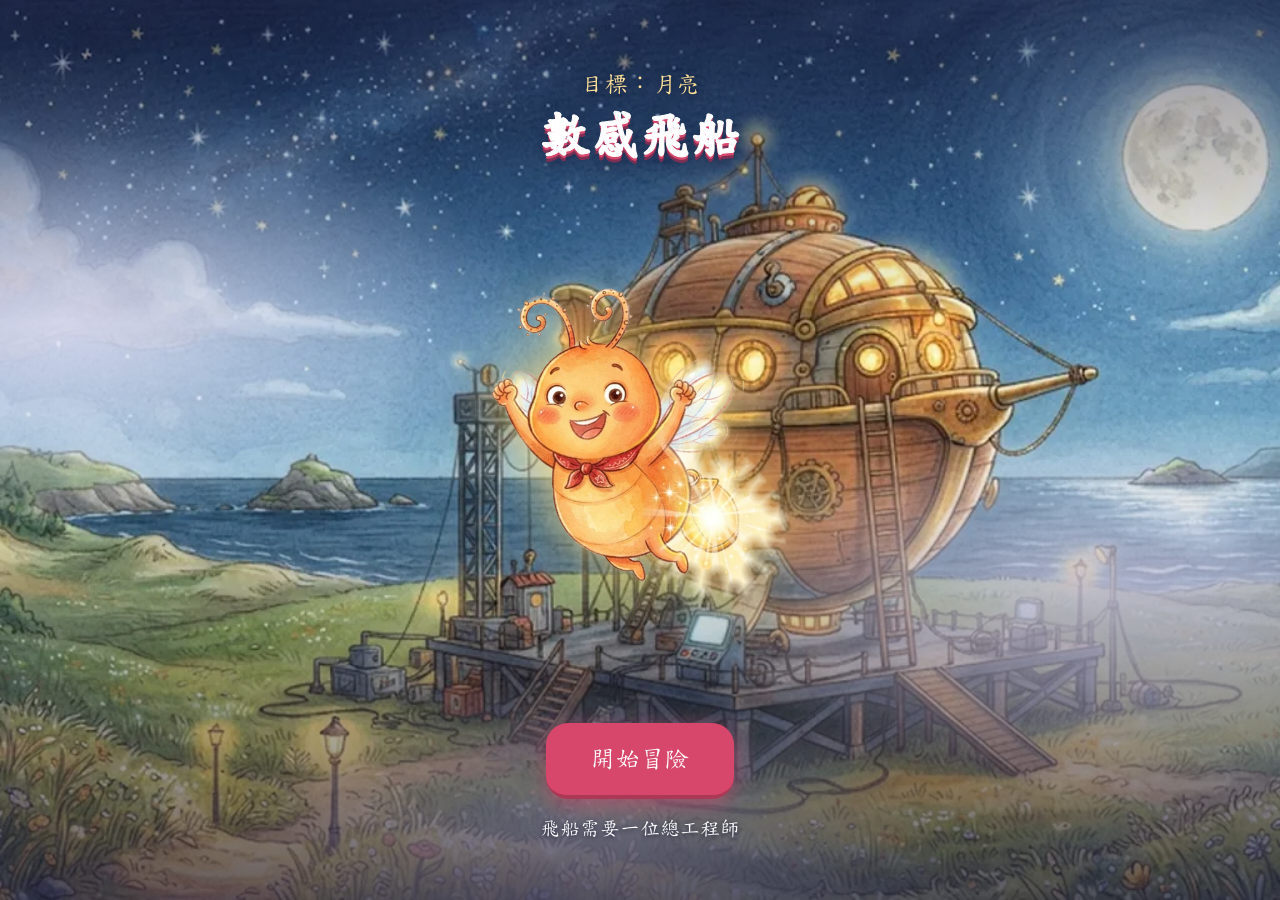
==== index.html @ b8a43152 "更新網站 2026-11-01 22:43 Co-Authored-By: Claude Opus 5.5 <noreply@anthropic.com>" ====
<!doctype html>
<html lang="zh-Hant">
<head>
<meta charset="utf-8">
<meta name="viewport" content="width=device-width,initial-scale=1,viewport-fit=cover,user-scalable=no">
<meta name="theme-color" content="#272a52">
<title>數感飛船</title>
<link rel="stylesheet" href="style.css?v=202611012243">
</head>
<body>
<main id="app"></main>
<script>window.APP_V="202611012243"</script>
<script src="logic.js?v=202611012243"></script>
<script src="story.js?v=202611012243"></script>
<script src="game.js?v=202611012243"></script>
</body>
</html>
---- style.css ----
@font-face { font-family: "SGKai"; src: url(assets/kai.woff2) format("woff2"); font-display: swap; }
:root {
  --paper: #fff6e3; --card: #fffdf7; --ink: #33405a; --soft: #77809a; --line: #e6d8bb;
  --sun: #f5a524; --leaf: #3d9970; --sky: #3b82c4; --berry: #d6476b; --grape: #7d5bbe; --good: #2f9e6a; --warn: #d9772b;
}
* { box-sizing: border-box; -webkit-tap-highlight-color: transparent; }
html, body { margin: 0; min-height: 100%; background: var(--paper); color: var(--ink); }
body { font-family: "SGKai", "BiauKai", "DFKai-SB", "Noto Serif TC", serif; font-size: 20px; line-height: 1.5; overscroll-behavior: none; }
button { font: inherit; color: inherit; border: 0; background: none; cursor: pointer; touch-action: manipulation; }
#app { max-width: 720px; margin: 0 auto; padding: 14px 16px 32px; min-height: 100vh; display: flex; flex-direction: column; }
.num { font-family: "Trebuchet MS", "Segoe UI", "Avenir Next", system-ui, sans-serif; font-weight: 700; font-variant-numeric: tabular-nums; }

/* 首頁 */
.home-head { display: flex; justify-content: space-between; align-items: center; margin: 4px 0 2px; }
h1 { font-size: 34px; margin: 0; letter-spacing: 2px; }
.star-count { background: var(--card); border: 2px solid var(--line); border-radius: 99px; padding: 3px 16px; font-size: 22px; }
.tag { color: var(--soft); margin: 0 0 14px; font-size: 18px; }
.town { display: grid; grid-template-columns: 1fr 1fr; gap: 12px; }
.spot { text-align: left; background: var(--card); border: 2px solid var(--line); border-bottom-width: 5px; border-radius: 18px; padding: 12px 14px; display: flex; flex-direction: column; gap: 3px; min-height: 134px; transition: transform .1s; }
.spot:active { transform: translateY(2px); }
.spot:nth-child(5) { grid-column: 1 / -1; min-height: 0; }
.spot svg { width: 56px; height: 56px; }
.spot b { font-size: 23px; }
.spot small { color: var(--soft); font-size: 16px; line-height: 1.3; }
.lvl { display: inline-flex; gap: 3px; margin-top: 3px; }
.lvl i { width: 11px; height: 11px; border-radius: 50%; background: var(--line); }
.lvl i.on { background: var(--sun); }
.stickers { margin-top: 16px; background: var(--card); border: 2px dashed var(--line); border-radius: 18px; padding: 10px 14px; }
.stickers h2 { font-size: 18px; margin: 0 0 4px; font-weight: 400; color: var(--soft); }
.stickers .row { display: flex; flex-wrap: wrap; gap: 6px; font-size: 30px; line-height: 1.2; }
.stickers .row span.off { filter: grayscale(1); opacity: .22; }

/* 遊戲框架 */
.top { display: flex; align-items: center; gap: 10px; margin-bottom: 8px; }
.icon-btn { width: 46px; height: 46px; border-radius: 50%; background: var(--card); border: 2px solid var(--line); font-size: 22px; flex: none; display: grid; place-items: center; }
.dots { flex: 1; display: flex; gap: 6px; justify-content: center; }
.dots i { width: 15px; height: 15px; border-radius: 50%; background: var(--line); }
.dots i.g2 { background: var(--sun); } .dots i.g1 { background: #f8d48a; } .dots i.g0 { background: #cbd2e0; }
.dots i.now { outline: 3px solid var(--ink); outline-offset: 1px; }
.prompt { font-size: 24px; text-align: center; margin: 2px 0 8px; min-height: 40px; line-height: 1.35; }
.prompt .num { font-size: 30px; color: var(--berry); margin: 0 2px; }
.stage { background: var(--card); border: 2px solid var(--line); border-radius: 18px; padding: 12px; margin-bottom: 10px; }
.msg { min-height: 34px; text-align: center; font-size: 21px; padding: 6px 6px; border-radius: 12px; }
.msg.good { color: var(--good); } .msg.hint { color: var(--warn); }
.actions { display: flex; gap: 10px; justify-content: center; margin-top: 6px; flex-wrap: wrap; }
.btn { background: var(--leaf); color: #fff; border-radius: 16px; padding: 10px 26px; font-size: 24px; border-bottom: 4px solid rgba(0,0,0,.2); min-height: 56px; min-width: 120px; }
.btn:active { transform: translateY(2px); border-bottom-width: 2px; }
.btn.alt { background: var(--card); color: var(--ink); border: 2px solid var(--line); border-bottom: 4px solid var(--line); }
.btn[disabled] { opacity: .4; }
.choices { display: flex; gap: 8px; justify-content: center; width: 100%; }
.choice { background: var(--card); border: 2px solid var(--line); border-bottom-width: 5px; border-radius: 16px; font-size: 28px; padding: 10px 4px; flex: 1; max-width: 170px; min-height: 60px; }
.choice.ok { background: #d9f3e4; border-color: var(--good); }
.choice.no { opacity: .35; }

/* 數線 */
.line-wrap { touch-action: none; user-select: none; -webkit-user-select: none; }
.line-wrap svg { width: 100%; height: auto; display: block; overflow: visible; }
.line-wrap text { font-family: "Trebuchet MS", "Segoe UI", system-ui, sans-serif; font-weight: 700; fill: var(--ink); }

/* 積木 */
.board { display: grid; grid-template-columns: 1fr 1fr 1fr; gap: 6px; }
.col { min-height: 170px; background: var(--paper); border-radius: 12px; padding: 6px; display: flex; flex-direction: column; align-items: center; gap: 6px; }
.col h3 { margin: 0; font-size: 19px; font-weight: 400; color: var(--soft); }
.col .tally { font-size: 26px; }
.pile { display: flex; flex-wrap: wrap; gap: 3px; justify-content: center; align-content: flex-start; flex: 1; }
.b100 { width: 54px; height: 54px; background-color: var(--sky); background-image: linear-gradient(rgba(255,255,255,.5) 1px, transparent 1px), linear-gradient(90deg, rgba(255,255,255,.5) 1px, transparent 1px); background-size: 5.4px 5.4px; border-radius: 3px; }
.b10 { width: 10px; height: 54px; background-color: var(--leaf); background-image: linear-gradient(rgba(255,255,255,.55) 1px, transparent 1px); background-size: 100% 5.4px; border-radius: 2px; }
.b1 { width: 11px; height: 11px; background: var(--sun); border-radius: 2px; }
.pile button { padding: 0; display: block; }
.add { border-radius: 12px; background: var(--card); border: 2px solid var(--line); border-bottom-width: 4px; min-height: 50px; width: 100%; font-size: 24px; }
.add[disabled] { opacity: .35; }
.trade { display: flex; gap: 6px; justify-content: center; margin-top: 8px; }
.trade button { background: #fff0cf; border: 2px solid var(--sun); border-radius: 12px; padding: 5px 6px; font-size: 16px; min-height: 48px; flex: 1; line-height: 1.2; }
.trade button[disabled] { opacity: .35; }

/* 鍵盤 */
.keypad { display: grid; grid-template-columns: repeat(6, 1fr); gap: 5px; max-width: 420px; margin: 2px auto 0; width: 100%; }
.keypad button { background: var(--card); border: 2px solid var(--line); border-bottom-width: 4px; border-radius: 12px; min-height: 54px; font-size: 26px; padding: 0; }
.keypad .go { background: var(--leaf); color: #fff; border-color: var(--leaf); }
.entry { text-align: center; font-size: 34px; line-height: 1.25; color: var(--sky); }
.entry .blank { color: var(--line); }

/* 青蛙 */
.frog-now { text-align: center; font-size: 40px; color: var(--leaf); margin: 0; line-height: 1.2; }
.hops { display: grid; grid-template-columns: repeat(3, 1fr); gap: 8px; margin-top: 8px; }
.hops button { border-radius: 14px; min-height: 58px; font-size: 26px; border: 2px solid; border-bottom-width: 5px; background: var(--card); }
.hops .up { border-color: var(--leaf); color: var(--leaf); }
.hops .dn { border-color: var(--grape); color: var(--grape); }
.trail { min-height: 34px; text-align: center; color: var(--soft); font-size: 20px; word-spacing: 3px; }

/* 天平 */
.beam { transition: transform .6s cubic-bezier(.3,1.5,.5,1); transform-origin: 200px 66px; }
.scale-svg { width: 100%; height: auto; display: block; }
.scale-svg text { font-family: "Trebuchet MS", "Segoe UI", system-ui, sans-serif; font-weight: 700; font-size: 25px; fill: var(--ink); text-anchor: middle; }
.fill-text { text-align: center; font-size: 40px; margin: 8px 0; }

/* 糖果 */
.grid { display: flex; flex-direction: column; gap: 3px; align-items: center; }
.row-c { display: flex; align-items: center; gap: 3px; border-radius: 10px; padding: 1px 6px; width: fit-content; position: relative; }
.row-c.lit { background: #fde8ee; }
.row-c.new { outline: 3px dashed var(--good); outline-offset: 1px; }
.row-c.gone { opacity: .3; outline: 3px dashed var(--warn); outline-offset: 1px; }
.c { width: 24px; height: 24px; border-radius: 50%; background: radial-gradient(circle at 34% 30%, #ffc2d1, var(--berry)); display: block; }
.row-c.part2 .c { background: radial-gradient(circle at 34% 30%, #d7c6f5, var(--grape)); }
.row-c.cut { margin-bottom: 9px; box-shadow: 0 6px 0 -3px var(--warn); border-radius: 0; }
.sum-tag { min-width: 30px; font-size: 18px; color: var(--berry); margin-left: 6px; text-align: right; }

/* 結算 */
.end { text-align: center; padding: 22px 8px; }
.end h2 { font-size: 32px; margin: 8px 0; }
.big-star { font-size: 54px; line-height: 1.1; }
.note { color: var(--soft); font-size: 18px; }

/* 家長頁 */
.parent { font-family: "Segoe UI", "Microsoft JhengHei", "PingFang TC", system-ui, sans-serif; font-size: 16px; }
.parent h1 { font-size: 24px; letter-spacing: 0; }
.parent h2 { font-size: 18px; margin: 18px 0 6px; }
.parent table { width: 100%; border-collapse: collapse; background: var(--card); }
.parent th, .parent td { border: 1px solid var(--line); padding: 6px 8px; text-align: left; vertical-align: top; }
.parent select { font: inherit; padding: 6px; }
.parent .link { color: var(--sky); text-decoration: underline; padding: 8px 0; }

@keyframes pop { 0% { transform: scale(.5); opacity: 0; } 70% { transform: scale(1.15); } 100% { transform: scale(1); opacity: 1; } }
.pop { animation: pop .35s ease-out; }
@media (prefers-reduced-motion: reduce) { .pop { animation: none; } .beam { transition: none; } }
@media (max-width: 380px) { h1 { font-size: 28px; } .prompt { font-size: 23px; } .btn { font-size: 21px; padding: 8px 18px; } }

/* 故事 */
.hero { border-radius: 18px; background: #6d7390 center/cover; padding: 12px 14px; margin-bottom: 12px; min-height: 148px; display: flex; flex-direction: column; justify-content: space-between; color: #fff; }
.hero h1 { text-shadow: 0 2px 6px rgba(30,30,60,.75); }
.hero .star-count { color: var(--ink); }
.hero-say { display: flex; align-items: center; gap: 8px; background: rgba(255,253,247,.93); color: var(--ink); border-radius: 14px; padding: 5px 12px; font-size: 19px; margin-top: 10px; min-height: 44px; }
.hero-liang { width: 46px; height: 46px; object-fit: contain; }
.thumb { position: relative; height: 92px; border-radius: 12px; background: #e9e2d0 center/cover; overflow: hidden; margin-bottom: 4px; display: grid; place-items: center; }
.fog { position: absolute; inset: 0; background: radial-gradient(circle at 40% 40%, rgba(170,172,195,.72), rgba(120,122,150,.96)); transition: opacity .6s; }
.fog.f0 { opacity: 1; } .fog.f1 { opacity: .68; } .fog.f2 { opacity: .36; } .fog.f3 { opacity: 0; }
.thumb-who { position: absolute; right: 4px; bottom: 2px; height: 72px; width: 72px; object-fit: contain; }
.spot:nth-child(5) { grid-column: auto; min-height: 134px; }
.bosscard[disabled] { opacity: .62; cursor: default; }
.say-row { display: flex; align-items: center; justify-content: center; gap: 6px; }
.say-row .prompt { flex: 1; min-width: 0; }
.say-who { width: 64px; height: 64px; object-fit: contain; flex: none; }
.comic { display: flex; flex-direction: column; gap: 10px; margin: auto 0; }
.scene { position: relative; aspect-ratio: 16/9; border-radius: 18px; background: #8a8fa8 center/cover; overflow: hidden; }
.scene-who { position: absolute; left: 50%; bottom: 0; height: 74%; transform: translateX(-50%); max-width: 70%; object-fit: contain; }
.bubble { background: var(--card); border: 2px solid var(--line); border-radius: 18px; padding: 10px 16px; font-size: 23px; min-height: 120px; }
.bubble b { color: var(--berry); font-size: 20px; }
.bubble p { margin: 2px 0 0; }
.bubble.narr { background: #f3efe2; font-size: 22px; }
.comic .actions { align-items: center; }
.end-hero { width: 130px; height: 130px; object-fit: contain; }

/* 二下：分裝、平分、分數 */
.pile-c { display: flex; flex-wrap: wrap; gap: 3px; justify-content: center; min-height: 28px; max-height: 118px; overflow: hidden; }
.boxes { display: flex; flex-wrap: wrap; gap: 6px; justify-content: center; margin-top: 8px; min-height: 40px; }
.box { display: flex; flex-wrap: wrap; gap: 2px; justify-content: center; align-content: center; min-width: 44px; min-height: 40px; max-width: 92px; padding: 4px; background: #f5e6c8; border: 2px solid #c9a56a; border-radius: 8px; }
.box .c { width: 16px; height: 16px; }
.pile-c .c { width: 20px; height: 20px; }
.frac { display: inline-flex; flex-direction: column; align-items: center; line-height: 1.05; font-size: 26px; }
.frac i { font-style: normal; padding: 0 8px; }
.frac i:first-child { border-bottom: 3px solid currentColor; }
.cake-wrap { display: grid; place-items: center; }
.cake { width: 180px; height: 180px; }
.bar { width: 100%; height: auto; display: block; }
.fair { display: flex; flex-direction: column; gap: 10px; }
.fair .choice { max-width: none; padding: 6px; }

.say-row .prompt { font-size: 22px; }
.say-row .prompt .num { font-size: 27px; }
.say-who { width: 56px; height: 56px; }

/* 第三期：任務、線索、新遊戲 */
.daily { display: grid; grid-template-columns: 1.4fr 1fr 1fr; gap: 8px; margin-bottom: 12px; }
.daily-btn { background: var(--sun); color: #fff; border-radius: 14px; border-bottom: 4px solid rgba(0,0,0,.18); padding: 8px 6px; font-size: 19px; line-height: 1.25; min-height: 62px; }
.daily-btn small { display: block; font-size: 14px; opacity: .92; }
.daily-btn.alt { background: var(--card); color: var(--ink); border: 2px solid var(--line); border-bottom-width: 4px; }
.page-h { margin: 0; font-size: 26px; }
.pg-h { font-size: 19px; margin: 12px 0 6px; font-weight: 400; color: var(--soft); }
.pg { display: flex; flex-wrap: wrap; gap: 7px; }
.pg-btn { background: var(--card); border: 2px solid var(--line); border-bottom-width: 4px; border-radius: 12px; padding: 7px 12px; font-size: 18px; min-height: 46px; }
.clues { display: flex; flex-direction: column; gap: 8px; }
.clue { display: flex; gap: 10px; align-items: center; background: var(--card); border: 2px solid var(--line); border-radius: 14px; padding: 8px 10px; }
.clue.off { opacity: .55; border-style: dashed; }
.clue b { display: block; font-size: 19px; } .clue small { font-size: 16px; color: var(--soft); line-height: 1.3; display: block; }
.clue-img { width: 58px; height: 58px; object-fit: contain; flex: none; }
.clue-q { width: 58px; height: 58px; flex: none; display: grid; place-items: center; font-size: 30px; color: var(--line); border: 2px dashed var(--line); border-radius: 50%; }
.clue-big { width: 170px; height: 170px; object-fit: contain; }
.clock { width: 190px; height: 190px; }
.clock text { font-family: "Trebuchet MS", "Segoe UI", system-ui, sans-serif; font-weight: 700; fill: var(--ink); }
.choices.col { flex-direction: column; align-items: center; }
.choices.col .choice { width: 100%; max-width: 260px; flex: none; min-height: 50px; padding: 5px; }
.seats { min-height: 64px; display: grid; place-items: center; }
.train-seats { gap: 3px; }
.tray { min-height: 60px; display: flex; flex-wrap: wrap; gap: 4px; justify-content: center; align-items: center; background: #f5e6c8; border-radius: 12px; padding: 6px; }
.wallet { display: flex; flex-wrap: wrap; gap: 7px; justify-content: center; margin-top: 6px; }
.coin { width: 52px; height: 52px; border-radius: 50%; font-size: 18px; color: #4a3a12; border: 3px solid rgba(0,0,0,.2); padding: 0; }
.coin.c1 { background: #c98d5a; } .coin.c5 { background: #d9dde6; } .coin.c10 { background: #e5e8ef; } .coin.c50 { background: #f0c75a; } .coin.c100 { background: #b9c7e6; width: 66px; border-radius: 8px; height: 42px; }
.coin.note { background: #e7b7c4; width: 74px; border-radius: 8px; height: 42px; }
.tray .coin { width: 40px; height: 40px; font-size: 14px; } .tray .coin.c100, .tray .coin.note { width: 54px; height: 32px; }
.note { color: var(--soft); font-size: 17px; }

/* 第四期：封面、全螢幕故事、冒險地圖 */
body.in-cine { background: #2b2d45; overscroll-behavior: none; }
body.in-cine #app { padding: 0; max-width: none; }
.drift { position: absolute; inset: -20% -40%; pointer-events: none; background: radial-gradient(ellipse 30% 22% at 25% 40%, rgba(232,226,244,.75), transparent 70%), radial-gradient(ellipse 26% 20% at 70% 62%, rgba(214,212,236,.7), transparent 72%), radial-gradient(ellipse 22% 16% at 48% 80%, rgba(238,234,246,.6), transparent 70%); animation: drift 19s ease-in-out infinite alternate; }
.drift.d2 { animation-duration: 27s; animation-direction: alternate-reverse; opacity: .7; transform: scale(1.3); }
@keyframes drift { from { translate: -14% 0; } to { translate: 14% -3%; } }

/* 封面 */
.title { position: relative; min-height: 100vh; min-height: 100dvh; overflow: hidden; background: #55587c center/cover; display: flex; flex-direction: column; align-items: center; justify-content: space-between; padding: 7vh 16px 6vh; text-align: center; }
.title::after { content: ""; position: absolute; inset: 0; background: linear-gradient(rgba(30,28,60,.52), transparent 36%, transparent 58%, rgba(30,28,60,.68)); pointer-events: none; }
.title > .title-top, .title > .title-hero, .title > .title-bottom { position: relative; z-index: 2; }
.kicker { margin: 0 0 2px; color: #ffe39a; font-size: 24px; letter-spacing: 6px; text-shadow: 0 2px 6px rgba(20,20,50,.8); }
.logo { margin: 0; font-size: 62px; line-height: 1.15; letter-spacing: 6px; color: #fff; -webkit-text-stroke: 1.5px #fff; text-shadow: 0 3px 0 #d6476b, 0 6px 0 #7d2f54, 0 10px 18px rgba(20,20,50,.65); }
.logo.small { font-size: 34px; letter-spacing: 3px; -webkit-text-stroke: .6px #fff; text-shadow: 0 2px 0 #d6476b, 0 4px 8px rgba(20,20,50,.7); }
.title-hero { width: min(62vw, 300px); animation: bob 3s ease-in-out infinite; filter: drop-shadow(0 0 26px rgba(255,214,110,.85)); }
@keyframes bob { 50% { transform: translateY(-14px) rotate(-2deg); } }
.btn.big { font-size: 30px; padding: 14px 44px; background: var(--berry); border-radius: 22px; animation: pulse 1.8s ease-in-out infinite; box-shadow: 0 6px 20px rgba(214,71,107,.55); }
@keyframes pulse { 50% { transform: scale(1.05); } }
.title-note { color: #fff; margin: 12px 0 0; font-size: 19px; text-shadow: 0 1px 5px rgba(20,20,50,.9); }
.flies { position: absolute; inset: 0; z-index: 1; pointer-events: none; }
.flies i { position: absolute; width: 8px; height: 8px; border-radius: 50%; background: #ffe48a; box-shadow: 0 0 12px 4px rgba(255,214,90,.8); opacity: 0; animation: fly 4.5s ease-in-out infinite; }
@keyframes fly { 0%, 100% { opacity: 0; transform: translate(0, 0); } 40% { opacity: 1; } 60% { opacity: .9; transform: translate(16px, -30px); } }

/* 全螢幕故事 */
.cine { position: relative; min-height: 100vh; min-height: 100dvh; display: flex; flex-direction: column; overflow: hidden; color: var(--ink); cursor: pointer; }
.cine-blur { position: fixed; inset: -30px; background: #33365a center/cover; filter: blur(22px) brightness(.55); }
.cine .scene { position: relative; aspect-ratio: 4/3; width: 100%; max-width: 760px; margin: 0 auto; border-radius: 0 0 26px 26px; box-shadow: 0 10px 30px rgba(10,10,30,.5); flex: none; }
.cine .scene-who { height: 78%; max-width: 78%; filter: drop-shadow(0 6px 10px rgba(20,20,50,.45)); }
.rise { animation: rise .45s cubic-bezier(.2,1.3,.5,1); }
@keyframes rise { from { transform: translate(-50%, 34%); opacity: 0; } to { transform: translateX(-50%); opacity: 1; } }
.cine .bubble { position: relative; width: calc(100% - 28px); max-width: 700px; margin: -22px auto 0; min-height: 132px; border-radius: 20px; font-size: 24px; line-height: 1.5; box-shadow: 0 8px 22px rgba(10,10,30,.4); border: 3px solid #f3d98f; }
.cine .bubble.narr { background: #fbf6e6; }
.ch { opacity: 0; } .ch.on { opacity: 1; }
.cine-acts { position: relative; display: flex; gap: 12px; align-items: center; justify-content: center; margin: 14px auto 18px; }
.skip { color: #fff; font-size: 18px; text-decoration: underline; padding: 10px; }

/* 冒險地圖 */
.map-bg { position: fixed; inset: 0; z-index: -1; background: #4a4d70; }
.map-bg .m1, .map-bg .m2 { position: absolute; inset: 0; background-size: cover; background-position: center; }
.map-bg .shade { position: absolute; inset: 0; background: linear-gradient(rgba(40,38,75,.4), rgba(40,38,75,.2) 40%, rgba(40,38,75,.45)); }
.map-head { position: sticky; top: 0; z-index: 5; margin: -14px -16px 8px; padding: 12px 16px 10px; background: linear-gradient(rgba(36,34,70,.85), rgba(36,34,70,.55) 75%, transparent); }
.map-title { display: flex; justify-content: space-between; align-items: center; }
.map-head .hero-say { margin-top: 6px; border: 2px solid #f3d98f; }
.map-trail { position: relative; margin-bottom: 104px; }
.map-trail > svg { position: absolute; inset: 0; width: 100%; height: 100%; }
.stop { position: absolute; display: flex; align-items: center; gap: 0; width: 72%; padding: 0; text-align: left; transition: transform .12s; }
.stop.left { left: 0; } .stop.right { right: 0; flex-direction: row-reverse; text-align: right; }
.stop:active { transform: scale(.97); }
.medal { position: relative; width: 116px; height: 116px; flex: none; border-radius: 50%; background: #d7d3c6 center/cover; border: 5px solid #fff6e3; box-shadow: 0 6px 16px rgba(20,20,50,.55); overflow: hidden; z-index: 2; display: block; }
.medal .fog { border-radius: 50%; }
.medal-who { position: absolute; left: 50%; bottom: -2px; transform: translateX(-50%); height: 84px; width: 92px; object-fit: contain; }
.stop .plate { position: relative; flex: 1; min-width: 0; background: rgba(255,253,247,.95); border-radius: 14px; padding: 6px 10px 6px 18px; margin-left: -12px; box-shadow: 0 4px 12px rgba(20,20,50,.4); display: block; }
.stop.right .plate { margin-left: 0; margin-right: -12px; padding: 6px 18px 6px 10px; }
.plate b { display: block; font-size: 21px; line-height: 1.25; }
.plate small { display: block; font-size: 15px; color: var(--soft); line-height: 1.25; }
.plate .lvl { margin-top: 2px; }
.badge { position: absolute; right: 8px; top: 6px; width: 26px; height: 26px; border-radius: 50%; background: var(--good); color: #fff; display: grid; place-items: center; font-size: 16px; font-family: system-ui, sans-serif; z-index: 3; }
.stop.now .medal { border-color: #ffd65a; animation: ring 1.6s ease-out infinite; }
@keyframes ring { 0% { box-shadow: 0 0 0 0 rgba(255,214,90,.9); } 100% { box-shadow: 0 0 0 20px rgba(255,214,90,0); } }
.guide { position: absolute; width: 58px; height: 58px; object-fit: contain; top: -14px; z-index: 4; animation: bob 2s ease-in-out infinite; filter: drop-shadow(0 0 8px rgba(255,214,90,.9)); }
.stop.left .guide { left: 74px; } .stop.right .guide { right: 74px; }
.stop.cave[disabled] .medal { filter: grayscale(.5) brightness(.75); }
.stop.cave[disabled] { cursor: default; }
.lock { position: absolute; inset: 0; display: grid; place-items: center; color: #fff; font-size: 44px; z-index: 3; }
.dock { position: fixed; left: 50%; bottom: 0; transform: translateX(-50%); width: 100%; max-width: 720px; z-index: 6; display: grid; grid-template-columns: repeat(3, 1fr); gap: 8px; padding: 10px 12px calc(10px + env(safe-area-inset-bottom)); background: linear-gradient(transparent, rgba(36,34,70,.9) 30%); }
.dock button { background: rgba(255,253,247,.97); border-radius: 16px; border-bottom: 4px solid #d8c9a6; padding: 5px 4px; font-size: 18px; line-height: 1.2; min-height: 68px; }
.dock button b { display: block; font-size: 21px; font-weight: 400; line-height: 1.15; }
.dock small { display: block; font-size: 13px; color: var(--soft); }
.dock .hot { background: var(--sun); color: #fff; border-bottom-color: #c47f12; animation: pulse 2s ease-in-out infinite; }
.dock .hot small { color: #fff; }
@media (prefers-reduced-motion: reduce) { .drift, .title-hero, .btn.big, .flies i, .guide, .stop.now .medal, .dock .hot, .rise { animation: none; } .flies i { opacity: 1; } .rise { transform: translateX(-50%); } }
@media (min-width: 720px) { .cine .scene { aspect-ratio: 16/9; } .medal { width: 124px; height: 124px; } }

.map-bg { z-index: 0; }
.map-head, .map-trail { z-index: 1; }
.map-head { z-index: 5; }
.cine { justify-content: center; }
.cine .scene { border-radius: 26px; width: calc(100% - 16px); }
.guide { top: -20px; }
.stop.left .guide { left: 66px; } .stop.right .guide { right: 66px; }

/* 小火車人數圖 */
.seats { display: block; min-height: 0; }
.ride { display: flex; flex-wrap: wrap; align-items: flex-end; justify-content: center; gap: 4px; min-height: 60px; }
.people { display: inline-flex; align-items: flex-end; flex-wrap: wrap; gap: 3px; justify-content: center; }
.p10 { display: flex; flex-direction: column; gap: 1px; }
.p1s { display: grid; grid-template-columns: repeat(5, 11px); gap: 1px; direction: ltr; }
.p10 i, .p1s i { display: block; width: 11px; height: 6px; border-radius: 1px; background: var(--leaf); }
.p1s i { height: 11px; }
.people.new i { background: var(--warn); }
.people i.gone { background: transparent; box-shadow: inset 0 0 0 1px var(--warn); }
.plus { font-size: 24px; color: var(--soft); align-self: center; margin: 0 3px; font-family: system-ui, sans-serif; }
.plus.gap { margin: 0 2px; }
.legend { display: flex; flex-wrap: wrap; gap: 4px 14px; justify-content: center; margin-top: 6px; font-size: 17px; }
.lg { display: inline-flex; align-items: center; gap: 5px; }
.lg > i { width: 13px; height: 13px; border-radius: 3px; background: var(--leaf); display: block; }
.lg > i.new { background: var(--warn); }
.lg > i.gone { background: transparent; box-shadow: inset 0 0 0 2px var(--warn); }

/* 注音 */
body { line-height: 1.75; }
.zc { display: inline-flex; align-items: center; white-space: nowrap; line-height: 1.2; vertical-align: middle; }
.bp { position: relative; display: inline-flex; flex-direction: column; align-items: center; justify-content: center; width: 1.45em; padding-right: .45em; margin-left: .04em; font: 400 max(.44em, 9px)/1.02 "Microsoft JhengHei", "PingFang TC", "Noto Sans TC", system-ui, sans-serif; color: inherit; opacity: .92; letter-spacing: 0; -webkit-text-stroke: 0; text-shadow: none; }
.bp span { display: block; }
.bp .tone { position: absolute; right: 0; top: 50%; transform: translateY(-55%); font-style: normal; line-height: 1; }
.bp .qing { display: block; font-style: normal; line-height: .5; }
.parent .bp { display: none; }
.ch { display: inline-flex; vertical-align: middle; }
.pan-t { font-size: 17px; line-height: 1.2; text-align: center; color: var(--ink); white-space: nowrap; }
.pan-t .bp { font-size: 8px; }
.logo { font-size: 46px; letter-spacing: 0; -webkit-text-stroke: 1px #fff; }
.logo.small { font-size: 27px; letter-spacing: 0; -webkit-text-stroke: .4px #fff; }
.kicker { font-size: 21px; letter-spacing: 0; }
.prompt, .say-row .prompt { font-size: 20px; line-height: 1.6; }
.say-row .prompt .num, .prompt .num { font-size: 26px; }
.msg { font-size: 19px; line-height: 1.7; }
.plate b { font-size: 18px; line-height: 1.3; }
.plate small { font-size: 15px; line-height: 1.35; }
.stop { width: 80%; }
.hero-say { font-size: 18px; }
.dock button { font-size: 15px; min-height: 76px; }
.dock small { font-size: 13px; }
.cine .bubble { font-size: 21px; line-height: 1.7; min-height: 150px; }
.bubble b { font-size: 18px; }
.btn { font-size: 21px; }
.btn.big { font-size: 25px; }
.choice { font-size: 21px; }
.trade button { font-size: 15px; }
.legend { font-size: 16px; }
.pg-btn { font-size: 17px; }
.clue b { font-size: 18px; } .clue small { font-size: 15px; line-height: 1.5; }
.col h3 { font-size: 18px; }
.trail { font-size: 18px; }

/* 注音字級：手機上也要看得清楚 */
.bp { font-size: max(.46em, 10px); width: 1.35em; padding-right: .42em; margin-left: 0; opacity: 1; }
.prompt, .say-row .prompt { font-size: 22px; }
.msg { font-size: 20px; }
.cine .bubble { font-size: 23px; }
.plate b { font-size: 20px; }
.plate small { font-size: 16px; }
.stop { width: 84%; }
.stop .plate { padding-left: 16px; }
.hero-say { font-size: 19px; }
.choice { font-size: 19px; padding-left: 2px; padding-right: 2px; }
.dock button { font-size: 16px; padding: 3px 1px; min-height: 80px; }
.dock button b { font-size: 18px; }
.dock small { font-size: 12px; }
.legend { font-size: 17px; }
.trade button { font-size: 16px; }
.pan-t { font-size: 19px; }
.pan-t .bp { font-size: 9px; width: 1.2em; padding-right: .3em; }
.title-note { font-size: 20px; }
.kicker { font-size: 24px; }
.logo { font-size: 50px; }
.tag { font-size: 19px; }
.say-who { width: 46px; height: 46px; }
.dock #daily { font-size: 15px; }

/* 聲調要看得清楚：注音放大，聲調獨立一欄，不和注音或下一個字擠在一起 */
.bp { font-size: max(.5em, 11px); line-height: 1.08; width: 1.85em; padding-right: .85em; margin-right: .08em; }
.bp .tone { right: 0; width: .85em; text-align: center; font-size: 1.25em; font-weight: 700; top: 50%; transform: translateY(-50%); }
.bp .qing { font-size: 1.3em; font-weight: 700; line-height: .55; }
.pan-t .bp { font-size: 10px; width: 1.85em; padding-right: .85em; }
.pan-t { font-size: 17px; }
.dock button { font-size: 15px; }
.dock #daily { font-size: 14px; }
.plate small { font-size: 15px; }
.choice { font-size: 18px; }

.plate b { font-size: 19px; white-space: nowrap; }
.stop { width: 88%; }
.stop .plate { padding: 8px 8px 8px 18px; }
.stop.right .plate { padding: 8px 18px 8px 8px; }
.dock { grid-template-columns: 1.35fr 1fr 1fr; }
.dock button { min-height: 74px; }
.dock .bp { font-size: 9px; }

/* 三年級 */
.star-count small { font-size: 13px; color: var(--soft); }
.vs { display: flex; align-items: center; justify-content: center; gap: 12px; flex-wrap: wrap; min-height: 80px; }
.vs b.num { font-size: 34px; }
.vs .frac { font-size: 34px; }
.choices.wrap { flex-wrap: wrap; }
.hops.four { grid-template-columns: repeat(4, 1fr); }
.hops.four button { font-size: 19px; padding: 0; min-height: 54px; }
.num.small { font-size: 20px !important; }
.fbars { display: flex; gap: 3px; width: 100%; }
.fbar { background: #bcd6f2; border: 2px solid var(--sky); border-radius: 8px; min-height: 44px; display: grid; place-items: center; font-size: 19px; min-width: 42px; }
.ang { width: 150px; height: auto; display: block; }
.ang.big { width: 200px; }
.ang text, .line-wrap text { font-family: "Trebuchet MS", "Segoe UI", system-ui, sans-serif; font-weight: 700; fill: var(--ink); }
.sh { display: block; width: 14px; height: 14px; border-radius: 60% 60% 45% 45%; background: radial-gradient(circle at 40% 30%, #fff0d8, #e8a35c); border: 1px solid #c58240; }
.pile-c .sh { width: 16px; height: 16px; }
.box .sh { width: 12px; height: 12px; }
.pairs { display: flex; flex-wrap: wrap; gap: 8px; justify-content: center; align-items: center; }
.pair { display: flex; gap: 2px; padding: 3px; border: 2px solid var(--leaf); border-radius: 9px; }
.pair.one { border-color: var(--warn); border-style: dashed; }
.pair i { width: 13px; height: 13px; border-radius: 50%; background: #e8a35c; display: block; }
.flower { display: inline-flex; gap: 2px; padding: 5px; background: #fff0f4; border-radius: 12px; }
.flower i { width: 13px; height: 13px; border-radius: 50%; background: #e47f96; display: block; }
.dots { font-size: 18px; color: var(--soft); }
.seq { display: flex; flex-wrap: wrap; gap: 5px; align-items: center; justify-content: center; }
.seq b { background: #fff0f4; border-radius: 10px; padding: 4px 9px; font-size: 22px; }
.seq b.q { background: #ffe6a0; }
.seq span { color: var(--soft); }
.seq-t { border-collapse: collapse; margin: 6px auto; font-size: 17px; background: var(--card); }
.seq-t th, .seq-t td { border: 1.5px solid var(--line); padding: 4px 10px; text-align: center; font-weight: 400; }
.fcells { display: flex; height: 56px; width: 100%; border: 3px solid #c9740c; border-radius: 8px; overflow: hidden; }
.fcell { flex: 1; background: #fff0cf; border-right: 2px solid #c9740c; padding: 0; min-width: 0; }
.fcell:last-child { border-right: 0; }
.fcell.on { background: #d6476b; }
.grid-a { display: block; max-width: 100%; height: auto; }
.vs.wrap .grid-a { width: 92px !important; }

.map-title { flex-wrap: nowrap; gap: 8px; }
.map-title .logo.small { font-size: 24px; white-space: nowrap; flex: none; }
.map-title .star-count { white-space: nowrap; padding: 3px 10px; font-size: 18px; }
.star-count small { font-size: 12px; }

/* 上下學期標籤 */
.sem { display: inline-block; font-style: normal; font-size: 13px; line-height: 1.5; padding: 0 7px; border-radius: 99px; background: #e3ecfb; color: #2f5f9e; margin-left: 6px; white-space: nowrap; vertical-align: middle; }
.sem .bp { font-size: 8px; width: 1.5em; padding-right: .6em; }
.plate .sem { margin: 2px 0 0; display: table; }
.stop.right .plate .sem { margin-left: auto; }
.pg-btn .sem { margin: 0 5px 0 0; }
.top .sem { margin: 0; flex: none; }

/* 看得到的數學 */
.pv { border-collapse: collapse; background: #fff; margin: 0 auto; }
.pv th, .pv td { border: 1.5px solid #c9b98f; padding: 1px 7px; text-align: center; min-width: 30px; }
.pv th { font-size: 14px; font-weight: 400; }
.pv td { font-size: 21px; height: 30px; }
.c0 { background: #fde2e4; } .c1 { background: #dbe9fb; } .c2 { background: #dcf3e3; } .c3 { background: #fff2c9; }
.choice .pv td { font-size: 17px; height: 24px; } .choice .pv th { font-size: 11px; } .choice .pv th, .choice .pv td { min-width: 20px; padding: 0 3px; }
.blocks { display: flex; flex-wrap: wrap; gap: 8px; justify-content: center; align-items: flex-end; margin-bottom: 6px; max-height: 128px; overflow: hidden; }
.bgroup { display: flex; flex-wrap: wrap; gap: 2px; max-width: 170px; align-items: flex-end; }
.bgroup i { display: block; border-radius: 2px; }
.k1000 { width: 30px; height: 30px; background: #d6476b; box-shadow: 3px -3px 0 #b03456; margin: 3px 3px 0 0; }
.k100 { width: 15px; height: 15px; background: #3b82c4; }
.k10 { width: 5px; height: 15px; background: #3d9970; }
.k1 { width: 5px; height: 5px; background: #f5a524; }
.route { width: 100%; height: auto; display: block; }
.route text { font-family: "Trebuchet MS", "Segoe UI", system-ui, sans-serif; font-weight: 700; }
.odo { display: grid; grid-template-columns: repeat(4, 1fr); gap: 5px; margin-top: 4px; }
.wheel { display: flex; flex-direction: column; align-items: center; border-radius: 10px; padding: 4px 2px; }
.wheel b { font-size: 30px; line-height: 1.1; }
.wheel small { font-size: 14px; }
.wheel button { width: 100%; min-height: 44px; font-size: 16px; padding: 0; background: var(--card); border: 2px solid var(--leaf); color: var(--leaf); border-radius: 9px; }
.wheel button.dn { border-color: var(--grape); color: var(--grape); }
.est { display: flex; align-items: center; justify-content: center; gap: 12px; }
.est-b { display: flex; flex-direction: column; align-items: center; }
.est-b i { font-style: normal; color: var(--soft); }
.est-b b { font-size: 20px; } .est-b .near { color: var(--sky); }
.est em { font-style: normal; font-size: 22px; }
.lines { display: flex; flex-direction: column; gap: 3px; }
.lines .fbars .fbar { min-height: 25px; font-size: 14px; background: #eef2f8; border-color: #c5cfdd; color: #9aa4b5; transition: background .2s; }
.lines .fbar.lit { background: #bcd6f2; border-color: var(--sky); color: var(--ink); font-weight: 700; }
.person { font-size: 20px; font-family: system-ui, sans-serif; }
.groups { display: flex; flex-wrap: wrap; gap: 5px; justify-content: center; }
.seq .hop { font-style: normal; font-size: 13px; color: var(--leaf); background: #e4f6ec; border-radius: 99px; padding: 0 5px; }
.seq .hop.q { color: var(--warn); background: #fff0cf; }
.pie { width: 130px; height: 130px; display: block; }
.vs .pie { width: 112px; height: 112px; }
.pie-w { display: inline-flex; flex-direction: column; align-items: center; gap: 2px; }
.tenbars { display: flex; flex-direction: column; gap: 3px; flex: 1; min-width: 0; width: 100%; }
.tenbar { display: grid; grid-template-columns: repeat(10, 1fr); height: 19px; border: 2px solid #c9740c; border-radius: 4px; overflow: hidden; background: #fff; }
.tenbar i { border-right: 1px solid #e2c79c; display: block; }
.tenbar i:last-child { border-right: 0; }
.tenbar i.on { background: #e47f96; }
.tenbar.alt i.on { background: #6ea8dc; }
.vs.col { flex-direction: column; align-items: stretch; gap: 6px; }
.ten-row { display: flex; align-items: center; gap: 8px; }
.ten-row > b { font-size: 21px; min-width: 40px; }
.ten-row > span { font-size: 16px; white-space: nowrap; }
.crates { display: flex; flex-wrap: wrap; gap: 6px; justify-content: center; align-items: stretch; }
.crate { display: inline-flex; flex-direction: column; align-items: center; justify-content: center; min-width: 76px; padding: 5px 6px; background: #fff0cf; border: 2px solid #c9a56a; border-radius: 10px; font-size: 16px; line-height: 1.5; }
.crate b { font-size: 20px; }
.crate small { font-size: 13px; color: var(--soft); }
.crate.small { background: #e7f3e6; border-color: var(--leaf); min-width: 60px; }
.crate.ghost { background: var(--card); border-style: dashed; display: block; text-align: center; }

.choices.col .choice .pv { margin: 0 auto; }
.choices.col .choice { max-width: 300px; min-height: 0; padding: 4px; }

/* 分數、小數的操作 */
.pie [data-s] { cursor: pointer; }
.pie { touch-action: manipulation; }
.cake-wrap .pie { width: 160px; height: 160px; }
.pie-row { display: flex; align-items: center; justify-content: center; gap: 12px; flex-wrap: wrap; }
.pie-row .pie { width: 150px; height: 150px; }
.fb { display: flex; flex-direction: column; align-items: stretch; }
.fb hr { width: 100%; border: 0; border-top: 4px solid var(--ink); margin: 4px 0; }
.fb-row { display: grid; grid-template-columns: 40px 42px 40px; align-items: center; justify-items: center; }
.fb-row small { grid-column: 1 / -1; font-size: 13px; color: var(--soft); }
.fb-row button { width: 40px; height: 40px; border-radius: 10px; background: var(--card); border: 2px solid var(--line); border-bottom-width: 4px; font-size: 22px; padding: 0; font-family: system-ui, sans-serif; }
.fb-row b { font-size: 30px; }
.tenbar.fish { height: 24px; border-color: #a9702a; }
.tenbar.fish i.a { background: #e8a35c; }
.tenbar.fish i.b { background: #6ea8dc; }
.tenbar.fish i.g { background: #fff; box-shadow: inset 0 0 0 1px #d9772b; }
.fish-card { display: flex; flex-direction: column; gap: 3px; width: 100%; }
.fish-card b { font-size: 22px; }
.trail .frac { font-size: 18px; vertical-align: middle; }

/* 單位教室 */
.lesson-entry { position: relative; z-index: 2; display: flex; align-items: center; gap: 10px; width: 100%; background: rgba(255,253,247,.97); border-radius: 16px; border-bottom: 4px solid #d8c9a6; padding: 8px 14px; margin-bottom: 10px; min-height: 58px; }
.lesson-entry b { font-size: 21px; flex: 1; text-align: left; }
.lesson-entry small { font-size: 15px; color: var(--soft); }
.lessons { display: flex; flex-direction: column; gap: 9px; }
.lesson { position: relative; display: flex; align-items: center; gap: 12px; text-align: left; background: var(--card); border: 2px solid var(--line); border-bottom-width: 5px; border-radius: 16px; padding: 10px 12px; min-height: 76px; }
.l-e { font-size: 34px; font-family: system-ui, sans-serif; }
.l-t { flex: 1; min-width: 0; }
.l-t b { display: block; font-size: 21px; }
.l-t small { display: block; font-size: 15px; color: var(--soft); }
.badge.in { position: static; flex: none; }
.u-cards { display: flex; flex-direction: column; gap: 8px; }
.u-card { display: grid; grid-template-columns: 48px 1fr; align-items: center; gap: 2px 8px; text-align: left; background: #fff; border: 2px solid var(--line); border-bottom-width: 4px; border-radius: 12px; padding: 7px 10px; min-height: 58px; }
.u-card.seen { background: #fff7e0; border-color: var(--sun); }
.u-e { font-size: 32px; grid-row: span 2; font-family: system-ui, sans-serif; }
.u-card b { font-size: 21px; }
.u-t { font-size: 17px; line-height: 1.6; grid-column: 2; }
.u-bar { display: grid; grid-auto-flow: column; grid-auto-columns: 1fr; height: 54px; border: 3px solid #a9702a; border-radius: 8px; overflow: hidden; background: #fff; }
.u-bar i { border-right: 1px solid #e2c79c; display: block; transition: background .15s; }
.u-bar i:last-child { border-right: 0; }
.u-bar i.on { background: #e8a35c; }
.u-bottle { display: flex; flex-direction: column-reverse; width: 92px; height: 170px; margin: 0 auto; border: 3px solid var(--sky); border-radius: 12px 12px 8px 8px; overflow: hidden; background: #fff; }
.u-bottle i { flex: 1; display: block; border-top: 1px solid #cfe0f3; transition: background .15s; }
.u-bottle i.on { background: #8fc1ee; }
.u-count { text-align: center; font-size: 21px; margin: 6px 0; }
.u-count b { font-size: 34px; color: var(--berry); }
.u-tiles { display: grid; gap: 3px; max-width: 240px; margin: 0 auto; }
.u-tile { aspect-ratio: 1; background: #fff; border: 2px solid var(--leaf); border-radius: 4px; padding: 0; }
.u-tile.on { background: #bfe3b4; }
.u-big { text-align: center; font-size: 62px; line-height: 1.25; font-family: system-ui, sans-serif; }
.u-sum { display: flex; flex-wrap: wrap; gap: 6px 14px; justify-content: center; font-size: 20px; }

/* 單位例子與練習 */
.u-ex { display: flex; flex-direction: column; gap: 2px; margin-top: 4px; }
.u-ex span { font-size: 16px; }
.lesson-row { display: flex; gap: 6px; align-items: stretch; }
.lesson-row .lesson { flex: 1; min-width: 0; }
.drill-btn { flex: none; width: 74px; background: var(--leaf); color: #fff; border-radius: 16px; border-bottom: 4px solid #2c7a56; font-size: 18px; }
.u-slots { display: grid; grid-template-columns: repeat(3, 1fr); gap: 6px; margin-bottom: 10px; }
.u-slot { min-height: 74px; border: 2px dashed var(--line); border-radius: 12px; display: flex; flex-direction: column; align-items: center; justify-content: center; font-size: 28px; font-family: system-ui, sans-serif; }
.u-slot.on { border-style: solid; border-color: var(--good); background: #e7f3e6; }
.u-slot b { color: var(--line); }
.u-slot small { font-size: 13px; }
.u-items { display: flex; flex-direction: column; gap: 6px; }
.u-item { display: flex; align-items: center; gap: 10px; text-align: left; background: #fff; border: 2px solid var(--line); border-bottom-width: 4px; border-radius: 12px; padding: 5px 10px; min-height: 52px; font-size: 18px; }
.u-item .u-e { font-size: 28px; }
.u-item.no { opacity: .35; }

/* 四年級 */
[hidden] { display: none !important; }
.big-word { display: block; font-size: 22px; color: var(--berry); line-height: 1.4; }
.trail.ask { font-size: 19px; color: var(--ink); margin-top: 6px; }
.pv8 { width: 100%; table-layout: fixed; }
.pv8 th, .pv8 td { min-width: 0; padding: 1px 0; }
.pv8 th { font-size: 12px; }
.pv8 td { font-size: 20px; }
.pv .w { background: #fff2c9; }
.pv .hi { background: #ffd65a; }
.pv.wan td { font-size: 24px; padding: 2px 12px; }
.tag2 { font-size: 15px; color: var(--soft); margin-top: 4px; }
.dial { display: grid; grid-template-columns: repeat(8, 1fr); gap: 2px; }
.dc { display: flex; flex-direction: column; align-items: center; border-radius: 7px; padding: 2px 0; background: #f4f6fa; }
.dc.w { background: #fff2c9; }
.dc small { font-size: 12px; white-space: nowrap; }
.dc b { font-size: 25px; line-height: 1.25; }
.dc button { width: 100%; min-height: 40px; padding: 0; font-size: 19px; background: var(--card); border: 2px solid var(--leaf); color: var(--leaf); border-radius: 7px; font-family: system-ui, sans-serif; }
.dc button.dn { border-color: var(--grape); color: var(--grape); }
.cash { display: flex; flex-direction: column; gap: 5px; margin-bottom: 6px; }
.cash-p { display: grid; grid-template-columns: 1fr auto; text-align: left; align-items: center; background: #fff; border: 2px solid var(--line); border-bottom-width: 4px; border-radius: 10px; padding: 4px 9px; }
.cash-p.seen { background: #e7f3e6; border-color: var(--good); }
.cash-p .ce { font-size: 23px; font-family: system-ui, sans-serif; grid-row: span 2; }
.cash-p b { font-size: 18px; text-align: right; }
.cash-p small { font-size: 13px; color: var(--soft); text-align: right; }
.stadiums { font-size: 25px; line-height: 1.15; text-align: center; font-family: system-ui, sans-serif; min-height: 36px; word-break: break-all; }
.tile-svg { display: block; width: 100%; max-width: 340px; margin: 0 auto; }
.tile-svg .tl { font: 700 17px system-ui, sans-serif; fill: var(--ink); }
.tile-svg .tv { font: 700 22px system-ui, sans-serif; fill: var(--ink); }
.mrows { display: flex; flex-direction: column; gap: 6px; }
.mrow { display: grid; grid-template-columns: auto 1fr auto; gap: 8px; align-items: center; }
.mrow > b { font-size: 18px; white-space: nowrap; }
.mbar { display: block; height: 18px; background: #6ea8dc; border-radius: 4px; }
.mrow em { font-style: normal; font-size: 19px; color: var(--berry); }
.zero-eq { display: flex; gap: 10px; justify-content: center; align-items: center; font-size: 34px; }
.zero-eq b i { font-style: normal; color: #b9c2d0; }
.prot { display: block; width: 100%; max-width: 340px; margin: 0 auto; }
.pt { font: 700 14px system-ui, sans-serif; fill: var(--ink); }
.odo.two { grid-template-columns: repeat(2, 1fr); }
.odo.three { grid-template-columns: repeat(3, 1fr); }
.turn { min-height: 46px; font-size: 17px; background: var(--card); border: 2px solid var(--sky); color: #2f5f9e; border-radius: 10px; border-bottom-width: 4px; padding: 0 4px; }
.turn:disabled { opacity: .4; }
.clock4 { width: 190px; height: 190px; display: block; }
.try-bar { position: relative; height: 34px; background: #f2f3f6; border-radius: 8px; overflow: hidden; }
.tb-all { position: absolute; left: 0; top: 0; bottom: 0; background: #fff0cf; border-right: 3px solid #a9702a; }
.tb-fill { position: absolute; left: 0; top: 8px; bottom: 8px; background: var(--leaf); border-radius: 0 5px 5px 0; transition: width .15s; }
.tb-fill.over { background: var(--warn, #d6476b); }
.tri { width: 190px; height: auto; display: block; }
.tv2 { font: 700 15px system-ui, sans-serif; fill: var(--ink); }
.tv3 { font: 700 14px system-ui, sans-serif; fill: #b03456; }
.ct { font: 13px system-ui, sans-serif; fill: var(--ink); }
.ct2 { font: 700 14px system-ui, sans-serif; fill: var(--ink); }
.fit { display: block; width: 190px; height: 190px; margin: 0 auto; }
.fit.half { width: 140px; height: 140px; margin: 0; }
.fit.wide { width: 270px; height: auto; }
.pies { display: flex; flex-wrap: wrap; gap: 5px; justify-content: center; }
.pies .pie { width: 92px; height: 92px; }
.mixed { display: inline-flex; align-items: center; gap: 3px; vertical-align: middle; }
.mixed b { font-size: 1.15em; }
.prompt .frac { vertical-align: middle; }
.loose { display: flex; flex-wrap: wrap; gap: 4px; justify-content: center; margin-top: 6px; }
.loose i { width: 0; height: 0; border-left: 11px solid transparent; border-right: 11px solid transparent; border-top: 22px solid #d6476b; display: block; }
.fline { display: block; width: 100%; max-width: 360px; margin: 0 auto; }
.two-col { display: grid; grid-template-columns: 1fr 1fr; gap: 8px; align-items: start; }
.two-col .pies .pie { width: 70px; height: 70px; }
.hgrid { display: grid; grid-template-columns: repeat(10, 1fr); gap: 1px; background: #d8dde5; border: 1px solid #d8dde5; }
.hc4 { background: #fff; text-align: center; font-size: 13px; line-height: 2.1; }
.hc4.on { background: #ffd65a; font-weight: 700; }
.hc4.ask { background: #fbd0d8; font-weight: 700; }
.seat { width: 100%; }
.seat td { padding: 7px 2px; font-size: 16px; }
.seat td.ask, .seq-t td.ask { background: #fbd0d8; }
.fshape { width: 54px; height: 54px; display: block; }
.choice .fshape { margin: 0 auto; }
.expr { display: flex; flex-wrap: wrap; gap: 4px; justify-content: center; align-items: center; font-size: 28px; padding: 8px 0; }
.expr .pr { font-style: normal; color: var(--soft); }
.op { min-width: 46px; min-height: 46px; font-size: 26px; background: #fff0cf; border: 2px solid #c9a56a; border-bottom-width: 4px; border-radius: 10px; padding: 0; }
.op.now { background: #ffd65a; }
.hrow { display: flex; gap: 6px; justify-content: center; flex-wrap: wrap; }
.hboard { display: grid; grid-template-columns: repeat(10, 1fr); width: 130px; height: 130px; border: 2px solid #33405a; background: #fff; }
.hboard i { border-right: 1px solid #d8dde5; border-bottom: 1px solid #d8dde5; display: block; }
.hboard i.on { background: #6ea8dc; }
.hboard i.on2 { background: #f0a03c; }
.hboard.alt i.on { background: #e47f96; }
.two-col .hboard { width: 100%; height: auto; aspect-ratio: 1; max-width: 150px; margin: 0 auto; }
.hrow.wrap .hboard { width: 76px; height: 76px; }
.msticks { display: flex; flex-wrap: wrap; gap: 3px; align-items: stretch; justify-content: center; }
.mstick { display: flex; align-items: center; justify-content: center; width: 90px; height: 32px; background: #bcd6f2; border: 2px solid #2f5f9e; border-radius: 5px; font-size: 14px; }
.mstick.part { background: #fff2c9; border-color: #a9702a; }
.kms { display: flex; flex-wrap: wrap; gap: 3px; justify-content: center; }
.kmb { padding: 7px 9px; background: #bcd6f2; border: 2px solid #2f5f9e; border-radius: 6px; font-size: 15px; }
.kmb.part { background: #fff2c9; border-color: #a9702a; }
.road { display: block; width: 100%; max-width: 340px; margin: 0 auto; }
.road text { font-size: 19px; }
.chart { display: block; width: 100%; max-width: 360px; margin: 0 auto; }
.bar-btns { display: grid; grid-template-columns: repeat(4, 1fr); gap: 4px; padding: 0 2px 0 13%; }
.bb { display: grid; grid-template-columns: 1fr 1fr; gap: 2px; }
.bb button { min-height: 42px; font-size: 19px; background: var(--card); border: 2px solid var(--leaf); color: var(--leaf); border-radius: 7px; padding: 0; font-family: system-ui, sans-serif; }
.bb button.dn { border-color: var(--grape); color: var(--grape); }
.deck { display: block; width: 100%; max-width: 330px; max-height: 240px; margin: 0 auto; }
.fcells { margin: 4px 0; }
.fcells i.fcell { display: block; }
.fcells.alt .fcell.on { background: #6ea8dc; }
.packs { display: flex; flex-wrap: wrap; gap: 6px; justify-content: center; }
.pack { padding: 4px 6px; border: 2px dashed var(--line); border-radius: 9px; font-size: 19px; font-family: system-ui, sans-serif; opacity: .45; }
.pack.on { opacity: 1; border-style: solid; border-color: var(--good); background: #e7f3e6; }
.daybar { position: relative; height: 22px; margin: 8px 8px 24px; border-radius: 99px; background: linear-gradient(90deg, #2b2d55 0 22%, #ffd98a 28% 72%, #2b2d55 78% 100%); }
.daybar .pin { position: absolute; top: -5px; width: 6px; height: 32px; margin-left: -3px; background: #8a93a3; border-radius: 3px; }
.daybar .pin.now { background: #d6476b; }
.daybar small { position: absolute; top: 25px; transform: translateX(-50%); font-size: 13px; color: var(--soft); }
.tcard { text-align: center; }
.tcard small { display: block; font-size: 14px; color: var(--soft); }
.tcard b { font-size: 22px; }
.iso { display: block; width: auto; max-width: 180px; max-height: 190px; margin: 0 auto; }
.choice .iso { max-height: 110px; max-width: 120px; }
.plus { font-size: 30px; }
.lesson-entry span { font-family: system-ui, sans-serif; white-space: nowrap; }
.map-title .logo.small { font-size: 22px; }
.map-title .star-count { font-size: 15px; }
.vs:has(.plus) .iso { max-width: 130px; }
.vs:has(.plus) { flex-wrap: nowrap; }
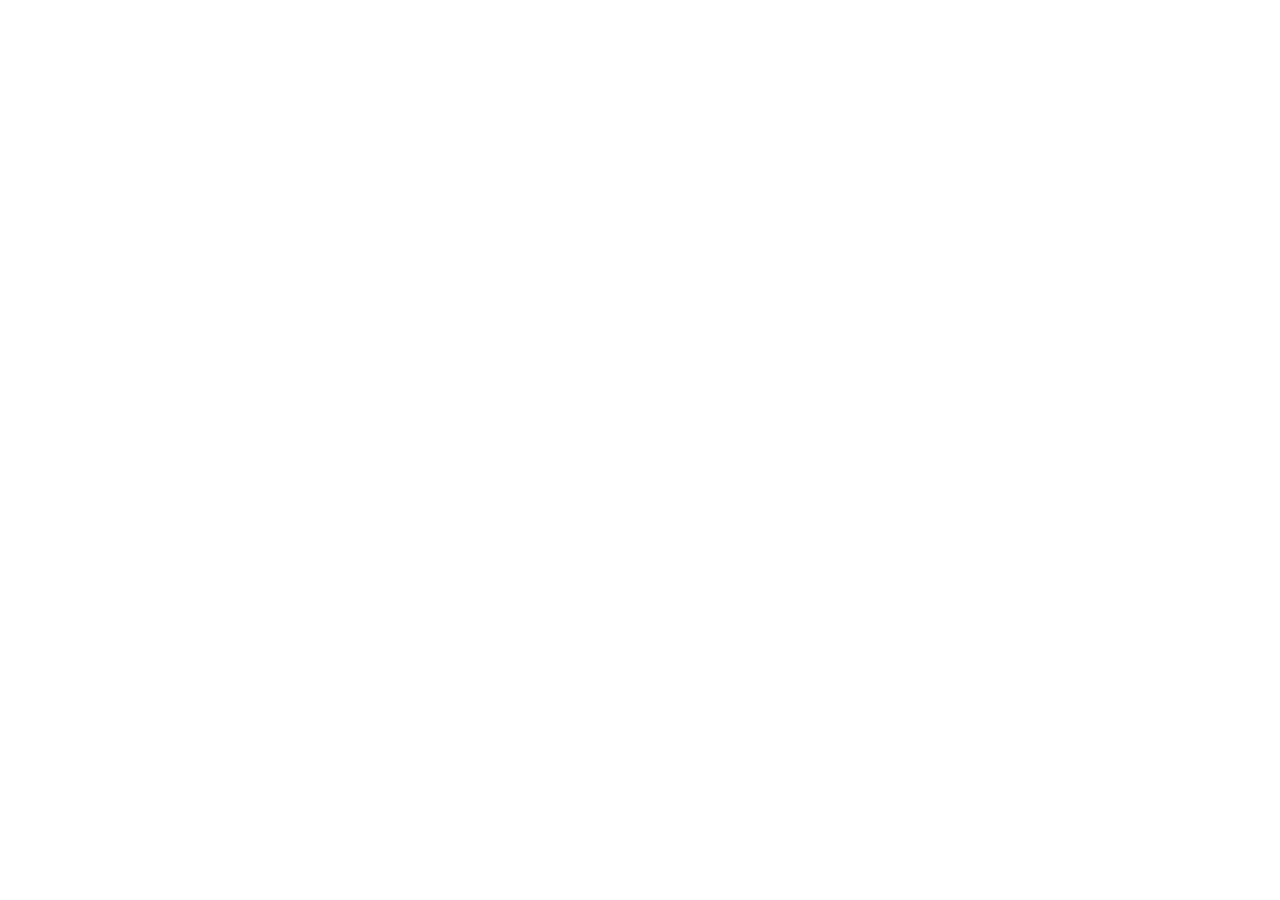
==== commit 9684430b: "遊戲併入數感小學堂，舊網址改為轉址 Co-Authored-By: Claude Opus 5.5 <noreply@anthropic.com>" ====
--- a/index.html
+++ b/index.html
@@ -1,17 +1,4 @@
-<!doctype html>
-<html lang="zh-Hant">
-<head>
-<meta charset="utf-8">
-<meta name="viewport" content="width=device-width,initial-scale=1,viewport-fit=cover,user-scalable=no">
-<meta name="theme-color" content="#272a52">
-<title>數感飛船</title>
-<link rel="stylesheet" href="style.css?v=202611012243">
-</head>
-<body>
-<main id="app"></main>
-<script>window.APP_V="202611012243"</script>
-<script src="logic.js?v=202611012243"></script>
-<script src="story.js?v=202611012243"></script>
-<script src="game.js?v=202611012243"></script>
-</body>
-</html>
+<!doctype html><html lang="zh-Hant"><head><meta charset="utf-8"><meta name="viewport" content="width=device-width,initial-scale=1">
+<title>數感小學堂</title><meta http-equiv="refresh" content="0;url=https://bgjd315-cloud.github.io/shugan-school/g4/"><link rel="canonical" href="https://bgjd315-cloud.github.io/shugan-school/g4/">
+<script>location.replace('https://bgjd315-cloud.github.io/shugan-school/g4/'+location.search+location.hash)</script></head>
+<body><p>遊戲搬家了：<a href="https://bgjd315-cloud.github.io/shugan-school/g4/">到數感小學堂</a></p></body></html>
